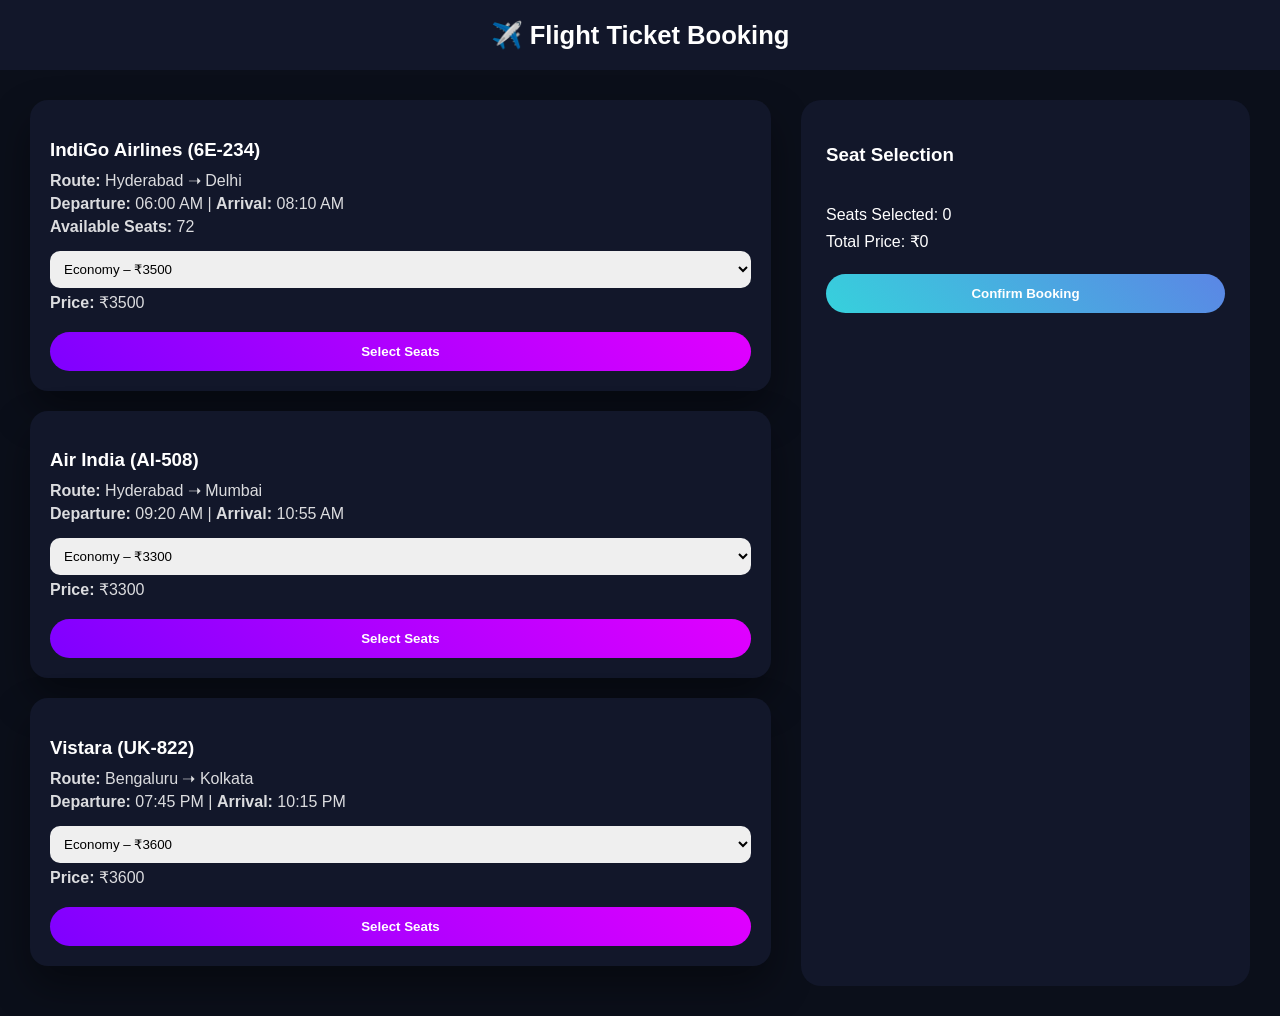
==== flightbooking.html @ 6003af8f "Project" ====
<!DOCTYPE html>
<html lang="en">
<head>
<meta charset="UTF-8">
<title>Flight Booking</title>
<meta name="viewport" content="width=device-width, initial-scale=1.0">

<style>
body{
  margin:0;
  font-family:Poppins, sans-serif;
  background:#0b0f1a;
  color:#fff;
}

.header{
  padding:20px;
  background:#12172a;
  text-align:center;
  font-size:1.6rem;
  font-weight:600;
}

/* MAIN LAYOUT */
.container{
  display:flex;
  gap:30px;
  padding:30px;
}

/* LEFT SIDE */
.flight-list{
  width:65%;
}

.flight-card{
  background:#12172a;
  padding:20px;
  border-radius:18px;
  margin-bottom:20px;
  box-shadow:0 20px 40px rgba(0,0,0,0.4);
}

.flight-card h3{
  margin-bottom:10px;
}

.flight-card p{
  opacity:0.85;
  margin:5px 0;
}

.flight-card select{
  width:100%;
  padding:10px;
  margin-top:10px;
  border-radius:10px;
  border:none;
}

.flight-card button{
  margin-top:15px;
  width:100%;
  padding:12px;
  border:none;
  border-radius:25px;
  background:linear-gradient(45deg,#7f00ff,#e100ff);
  color:#fff;
  font-weight:600;
  cursor:pointer;
}

/* RIGHT SIDE */
.seat-box{
  width:35%;
  background:#12172a;
  padding:25px;
  border-radius:20px;
  position:sticky;
  top:20px;
}

.seats{
  display:grid;
  grid-template-columns:repeat(6,55px);
  gap:10px;
  margin-top:20px;
}

.seat{
  width:55px;
  height:55px;
  background:#1e2542;
  border-radius:6px;
  display:flex;
  align-items:center;
  justify-content:center;
  cursor:pointer;
  font-size:14px;
}

.seat.selected{
  background:#7f00ff;
}

.seat.booked{
  background:#555;
  cursor:not-allowed;
}

/* SUMMARY */
.summary{
  margin-top:20px;
}

.summary p{
  margin:8px 0;
}

.pay-btn{
  margin-top:15px;
  padding:12px;
  width:100%;
  border:none;
  border-radius:25px;
  background:linear-gradient(45deg,#36d1dc,#5b86e5);
  color:#fff;
  font-weight:600;
}
</style>
</head>

<body>

<div class="header">✈️ Flight Ticket Booking</div>

<div class="container">

  <!-- LEFT -->
  <div class="flight-list">

    <div class="flight-card">
      <h3>IndiGo Airlines (6E-234)</h3>
      <p><b>Route:</b> Hyderabad ➝ Delhi</p>
      <p><b>Departure:</b> 06:00 AM | <b>Arrival:</b> 08:10 AM</p>
      <p><b>Available Seats:</b> 72</p>

      <select onchange="updatePrice(this)">
        <option value="3500">Economy – ₹3500</option>
        <option value="6200">Premium Economy – ₹6200</option>
        <option value="9500">Business – ₹9500</option>
      </select>

      <p><b>Price:</b> ₹<span class="price">3500</span></p>
      <button onclick="showSeats('IndiGo 6E-234')">Select Seats</button>
    </div>

    <div class="flight-card">
      <h3>Air India (AI-508)</h3>
      <p><b>Route:</b> Hyderabad ➝ Mumbai</p>
      <p><b>Departure:</b> 09:20 AM | <b>Arrival:</b> 10:55 AM</p>

      <select onchange="updatePrice(this)">
        <option value="3300">Economy – ₹3300</option>
        <option value="5900">Premium Economy – ₹5900</option>
        <option value="8800">Business – ₹8800</option>
      </select>

      <p><b>Price:</b> ₹<span class="price">3300</span></p>
      <button onclick="showSeats('Air India AI-508')">Select Seats</button>
    </div>

    <div class="flight-card">
      <h3>Vistara (UK-822)</h3>
      <p><b>Route:</b> Bengaluru ➝ Kolkata</p>
      <p><b>Departure:</b> 07:45 PM | <b>Arrival:</b> 10:15 PM</p>

      <select onchange="updatePrice(this)">
        <option value="3600">Economy – ₹3600</option>
        <option value="6400">Premium Economy – ₹6400</option>
        <option value="9800">Business – ₹9800</option>
      </select>

      <p><b>Price:</b> ₹<span class="price">3600</span></p>
      <button onclick="showSeats('Vistara UK-822')">Select Seats</button>
    </div>

  </div>

  <!-- RIGHT -->
  <div class="seat-box">
    <h3>Seat Selection</h3>
    <div class="seats" id="seats"></div>

    <div class="summary">
      <p>Seats Selected: <span id="count">0</span></p>
      <p>Total Price: ₹<span id="total">0</span></p>
    </div>

    <button class="pay-btn" onclick="bookFlight()">Confirm Booking</button>
  </div>

</div>

<script>
const seatsDiv = document.getElementById("seats");
const countEl = document.getElementById("count");
const totalEl = document.getElementById("total");

let selectedSeats = [];
let currentSeatPrice = 0;
let selectedFlight = "";

function updatePrice(selectBox){
  currentSeatPrice = parseInt(selectBox.value);
  selectBox.parentElement.querySelector(".price").innerText = currentSeatPrice;
  updateSummary();
}

function showSeats(flight){
  if(currentSeatPrice === 0){
    alert("Select class first");
    return;
  }

  selectedFlight = flight;
  selectedSeats = [];
  seatsDiv.innerHTML = "";

  let rows = ["A","B","C","D","E","F"];
  let seatNo = 1;

  for(let i=1;i<=24;i++){
    let seat = document.createElement("div");
    seat.className = "seat";
    seat.innerText = seatNo + rows[(i-1)%6];

    if(Math.random() < 0.25) seat.classList.add("booked");

    seat.onclick = () => {
      if(seat.classList.contains("booked")) return;
      seat.classList.toggle("selected");

      selectedSeats.includes(seat.innerText)
        ? selectedSeats = selectedSeats.filter(s=>s!==seat.innerText)
        : selectedSeats.push(seat.innerText);

      updateSummary();
    };
    seatsDiv.appendChild(seat);
    if(i % 6 === 0) seatNo++;
  }
}

function updateSummary(){
  countEl.innerText = selectedSeats.length;
  totalEl.innerText = selectedSeats.length * currentSeatPrice;
}

function bookFlight(){
  if(selectedSeats.length === 0){
    alert("Please select at least one seat");
    return;
  }

  localStorage.setItem("serviceType", "Flight");
  localStorage.setItem("name", selectedFlight);
  localStorage.setItem("seats", selectedSeats.join(", "));
  localStorage.setItem("total", selectedSeats.length * currentSeatPrice);

  window.location.href = "payment.html";
}

</script>

</body>
</html>
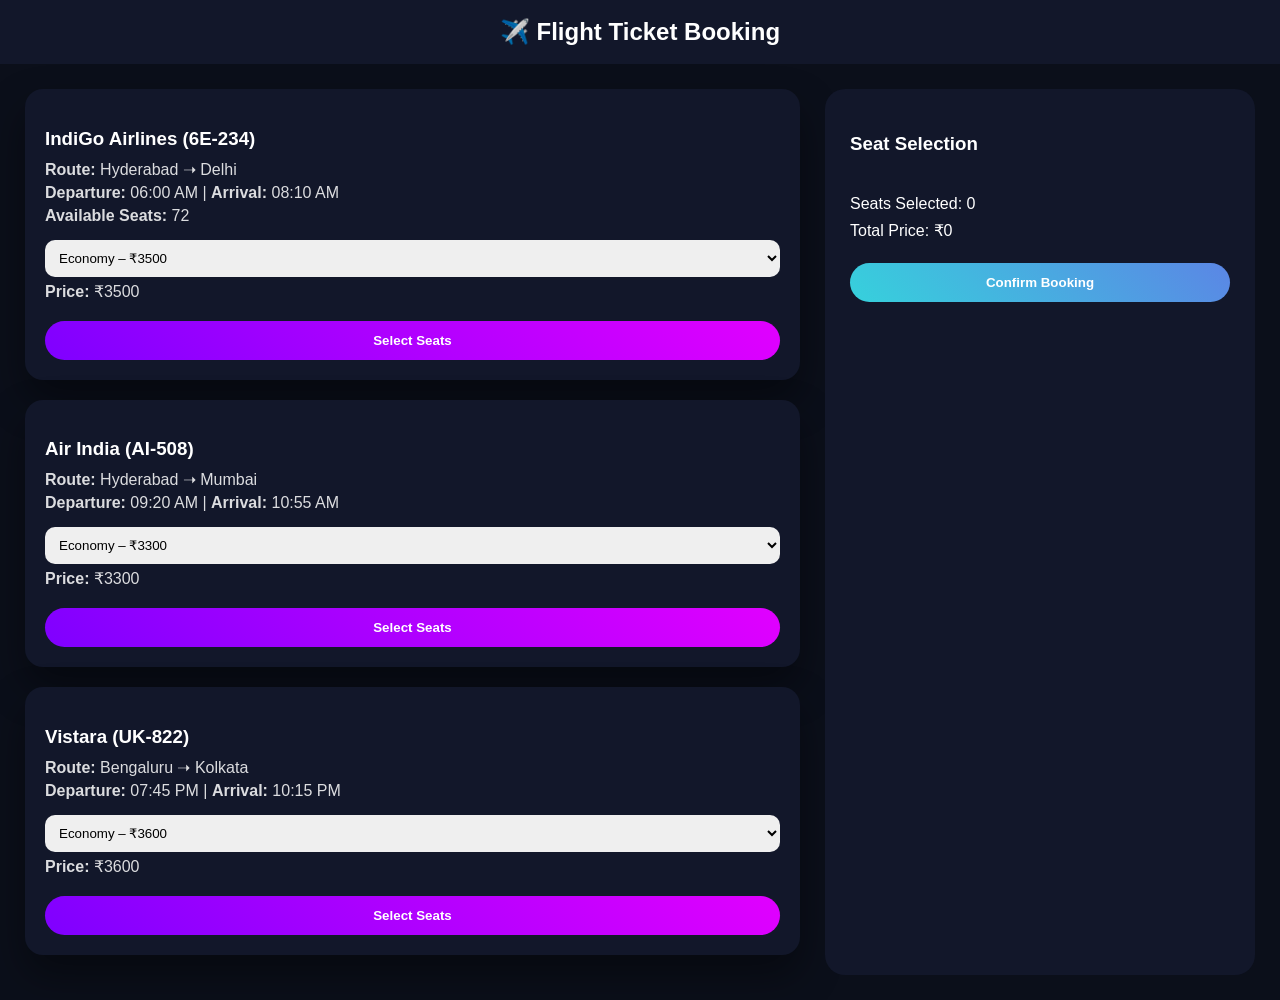
==== commit cdda3939: "project" ====
--- a/flightbooking.html
+++ b/flightbooking.html
@@ -6,127 +6,203 @@
 <meta name="viewport" content="width=device-width, initial-scale=1.0">
 
 <style>
+
+*{
+box-sizing:border-box;
+}
+
 body{
-  margin:0;
-  font-family:Poppins, sans-serif;
-  background:#0b0f1a;
-  color:#fff;
+margin:0;
+font-family:Poppins, sans-serif;
+background:#0b0f1a;
+color:#fff;
 }
 
 .header{
-  padding:20px;
-  background:#12172a;
-  text-align:center;
-  font-size:1.6rem;
-  font-weight:600;
+padding:18px;
+background:#12172a;
+text-align:center;
+font-size:1.5rem;
+font-weight:600;
 }
 
 /* MAIN LAYOUT */
+
 .container{
-  display:flex;
-  gap:30px;
-  padding:30px;
+display:flex;
+gap:25px;
+padding:25px;
 }
 
 /* LEFT SIDE */
+
 .flight-list{
-  width:65%;
+width:65%;
 }
 
 .flight-card{
-  background:#12172a;
-  padding:20px;
-  border-radius:18px;
-  margin-bottom:20px;
-  box-shadow:0 20px 40px rgba(0,0,0,0.4);
+background:#12172a;
+padding:20px;
+border-radius:18px;
+margin-bottom:20px;
+box-shadow:0 20px 40px rgba(0,0,0,0.4);
 }
 
 .flight-card h3{
-  margin-bottom:10px;
+margin-bottom:10px;
 }
 
 .flight-card p{
-  opacity:0.85;
-  margin:5px 0;
+opacity:0.85;
+margin:5px 0;
 }
 
 .flight-card select{
-  width:100%;
-  padding:10px;
-  margin-top:10px;
-  border-radius:10px;
-  border:none;
+width:100%;
+padding:10px;
+margin-top:10px;
+border-radius:10px;
+border:none;
 }
 
 .flight-card button{
-  margin-top:15px;
-  width:100%;
-  padding:12px;
-  border:none;
-  border-radius:25px;
-  background:linear-gradient(45deg,#7f00ff,#e100ff);
-  color:#fff;
-  font-weight:600;
-  cursor:pointer;
+margin-top:15px;
+width:100%;
+padding:12px;
+border:none;
+border-radius:25px;
+background:linear-gradient(45deg,#7f00ff,#e100ff);
+color:#fff;
+font-weight:600;
+cursor:pointer;
 }
 
 /* RIGHT SIDE */
+
 .seat-box{
-  width:35%;
-  background:#12172a;
-  padding:25px;
-  border-radius:20px;
-  position:sticky;
-  top:20px;
-}
+width:35%;
+background:#12172a;
+padding:25px;
+border-radius:20px;
+position:sticky;
+top:20px;
+}
+
+/* SEATS GRID */
 
 .seats{
-  display:grid;
-  grid-template-columns:repeat(6,55px);
-  gap:10px;
-  margin-top:20px;
+display:grid;
+grid-template-columns:repeat(6,55px);
+gap:10px;
+margin-top:20px;
+justify-content:center;
 }
 
 .seat{
-  width:55px;
-  height:55px;
-  background:#1e2542;
-  border-radius:6px;
-  display:flex;
-  align-items:center;
-  justify-content:center;
-  cursor:pointer;
-  font-size:14px;
+width:55px;
+height:55px;
+background:#1e2542;
+border-radius:6px;
+display:flex;
+align-items:center;
+justify-content:center;
+cursor:pointer;
+font-size:14px;
 }
 
 .seat.selected{
-  background:#7f00ff;
+background:#7f00ff;
 }
 
 .seat.booked{
-  background:#555;
-  cursor:not-allowed;
+background:#555;
+cursor:not-allowed;
 }
 
 /* SUMMARY */
+
 .summary{
-  margin-top:20px;
+margin-top:20px;
 }
 
 .summary p{
-  margin:8px 0;
+margin:8px 0;
 }
 
 .pay-btn{
-  margin-top:15px;
-  padding:12px;
-  width:100%;
-  border:none;
-  border-radius:25px;
-  background:linear-gradient(45deg,#36d1dc,#5b86e5);
-  color:#fff;
-  font-weight:600;
-}
+margin-top:15px;
+padding:12px;
+width:100%;
+border:none;
+border-radius:25px;
+background:linear-gradient(45deg,#36d1dc,#5b86e5);
+color:#fff;
+font-weight:600;
+cursor:pointer;
+}
+
+/* -------- TABLET -------- */
+
+@media (max-width:1024px){
+
+.container{
+flex-direction:column;
+}
+
+.flight-list{
+width:100%;
+}
+
+.seat-box{
+width:100%;
+position:relative;
+}
+
+.seats{
+grid-template-columns:repeat(6,50px);
+}
+
+.seat{
+width:50px;
+height:50px;
+}
+
+}
+
+/* -------- MOBILE -------- */
+
+@media (max-width:600px){
+
+.header{
+font-size:1.3rem;
+}
+
+.container{
+padding:15px;
+gap:20px;
+}
+
+.flight-card{
+padding:15px;
+}
+
+.seats{
+grid-template-columns:repeat(4,45px);
+gap:10px;
+}
+
+.seat{
+width:45px;
+height:45px;
+font-size:12px;
+}
+
+.pay-btn{
+padding:11px;
+}
+
+}
+
 </style>
 </head>
 
@@ -136,142 +212,182 @@
 
 <div class="container">
 
-  <!-- LEFT -->
-  <div class="flight-list">
-
-    <div class="flight-card">
-      <h3>IndiGo Airlines (6E-234)</h3>
-      <p><b>Route:</b> Hyderabad ➝ Delhi</p>
-      <p><b>Departure:</b> 06:00 AM | <b>Arrival:</b> 08:10 AM</p>
-      <p><b>Available Seats:</b> 72</p>
-
-      <select onchange="updatePrice(this)">
-        <option value="3500">Economy – ₹3500</option>
-        <option value="6200">Premium Economy – ₹6200</option>
-        <option value="9500">Business – ₹9500</option>
-      </select>
-
-      <p><b>Price:</b> ₹<span class="price">3500</span></p>
-      <button onclick="showSeats('IndiGo 6E-234')">Select Seats</button>
-    </div>
-
-    <div class="flight-card">
-      <h3>Air India (AI-508)</h3>
-      <p><b>Route:</b> Hyderabad ➝ Mumbai</p>
-      <p><b>Departure:</b> 09:20 AM | <b>Arrival:</b> 10:55 AM</p>
-
-      <select onchange="updatePrice(this)">
-        <option value="3300">Economy – ₹3300</option>
-        <option value="5900">Premium Economy – ₹5900</option>
-        <option value="8800">Business – ₹8800</option>
-      </select>
-
-      <p><b>Price:</b> ₹<span class="price">3300</span></p>
-      <button onclick="showSeats('Air India AI-508')">Select Seats</button>
-    </div>
-
-    <div class="flight-card">
-      <h3>Vistara (UK-822)</h3>
-      <p><b>Route:</b> Bengaluru ➝ Kolkata</p>
-      <p><b>Departure:</b> 07:45 PM | <b>Arrival:</b> 10:15 PM</p>
-
-      <select onchange="updatePrice(this)">
-        <option value="3600">Economy – ₹3600</option>
-        <option value="6400">Premium Economy – ₹6400</option>
-        <option value="9800">Business – ₹9800</option>
-      </select>
-
-      <p><b>Price:</b> ₹<span class="price">3600</span></p>
-      <button onclick="showSeats('Vistara UK-822')">Select Seats</button>
-    </div>
-
-  </div>
-
-  <!-- RIGHT -->
-  <div class="seat-box">
-    <h3>Seat Selection</h3>
-    <div class="seats" id="seats"></div>
-
-    <div class="summary">
-      <p>Seats Selected: <span id="count">0</span></p>
-      <p>Total Price: ₹<span id="total">0</span></p>
-    </div>
-
-    <button class="pay-btn" onclick="bookFlight()">Confirm Booking</button>
-  </div>
+<!-- LEFT -->
+
+<div class="flight-list">
+
+<div class="flight-card">
+<h3>IndiGo Airlines (6E-234)</h3>
+<p><b>Route:</b> Hyderabad ➝ Delhi</p>
+<p><b>Departure:</b> 06:00 AM | <b>Arrival:</b> 08:10 AM</p>
+<p><b>Available Seats:</b> 72</p>
+
+<select onchange="updatePrice(this)">
+<option value="3500">Economy – ₹3500</option>
+<option value="6200">Premium Economy – ₹6200</option>
+<option value="9500">Business – ₹9500</option>
+</select>
+
+<p><b>Price:</b> ₹<span class="price">3500</span></p>
+<button onclick="showSeats('IndiGo 6E-234')">Select Seats</button>
+</div>
+
+<div class="flight-card">
+<h3>Air India (AI-508)</h3>
+<p><b>Route:</b> Hyderabad ➝ Mumbai</p>
+<p><b>Departure:</b> 09:20 AM | <b>Arrival:</b> 10:55 AM</p>
+
+<select onchange="updatePrice(this)">
+<option value="3300">Economy – ₹3300</option>
+<option value="5900">Premium Economy – ₹5900</option>
+<option value="8800">Business – ₹8800</option>
+</select>
+
+<p><b>Price:</b> ₹<span class="price">3300</span></p>
+<button onclick="showSeats('Air India AI-508')">Select Seats</button>
+</div>
+
+<div class="flight-card">
+<h3>Vistara (UK-822)</h3>
+<p><b>Route:</b> Bengaluru ➝ Kolkata</p>
+<p><b>Departure:</b> 07:45 PM | <b>Arrival:</b> 10:15 PM</p>
+
+<select onchange="updatePrice(this)">
+<option value="3600">Economy – ₹3600</option>
+<option value="6400">Premium Economy – ₹6400</option>
+<option value="9800">Business – ₹9800</option>
+</select>
+
+<p><b>Price:</b> ₹<span class="price">3600</span></p>
+<button onclick="showSeats('Vistara UK-822')">Select Seats</button>
+</div>
+
+</div>
+
+<!-- RIGHT -->
+
+<div class="seat-box">
+
+<h3>Seat Selection</h3>
+
+<div class="seats" id="seats"></div>
+
+<div class="summary">
+<p>Seats Selected: <span id="count">0</span></p>
+<p>Total Price: ₹<span id="total">0</span></p>
+</div>
+
+<button class="pay-btn" onclick="bookFlight()">Confirm Booking</button>
+
+</div>
 
 </div>
 
 <script>
-const seatsDiv = document.getElementById("seats");
-const countEl = document.getElementById("count");
-const totalEl = document.getElementById("total");
-
-let selectedSeats = [];
-let currentSeatPrice = 0;
-let selectedFlight = "";
+
+const seatsDiv=document.getElementById("seats");
+const countEl=document.getElementById("count");
+const totalEl=document.getElementById("total");
+
+let selectedSeats=[];
+let currentSeatPrice=0;
+let selectedFlight="";
 
 function updatePrice(selectBox){
-  currentSeatPrice = parseInt(selectBox.value);
-  selectBox.parentElement.querySelector(".price").innerText = currentSeatPrice;
-  updateSummary();
+
+currentSeatPrice=parseInt(selectBox.value);
+
+selectBox.parentElement.querySelector(".price").innerText=currentSeatPrice;
+
+updateSummary();
+
 }
 
 function showSeats(flight){
-  if(currentSeatPrice === 0){
-    alert("Select class first");
-    return;
-  }
-
-  selectedFlight = flight;
-  selectedSeats = [];
-  seatsDiv.innerHTML = "";
-
-  let rows = ["A","B","C","D","E","F"];
-  let seatNo = 1;
-
-  for(let i=1;i<=24;i++){
-    let seat = document.createElement("div");
-    seat.className = "seat";
-    seat.innerText = seatNo + rows[(i-1)%6];
-
-    if(Math.random() < 0.25) seat.classList.add("booked");
-
-    seat.onclick = () => {
-      if(seat.classList.contains("booked")) return;
-      seat.classList.toggle("selected");
-
-      selectedSeats.includes(seat.innerText)
-        ? selectedSeats = selectedSeats.filter(s=>s!==seat.innerText)
-        : selectedSeats.push(seat.innerText);
-
-      updateSummary();
-    };
-    seatsDiv.appendChild(seat);
-    if(i % 6 === 0) seatNo++;
-  }
+
+if(currentSeatPrice===0){
+
+alert("Select class first");
+
+return;
+
+}
+
+selectedFlight=flight;
+
+selectedSeats=[];
+
+seatsDiv.innerHTML="";
+
+let rows=["A","B","C","D","E","F"];
+
+let seatNo=1;
+
+for(let i=1;i<=24;i++){
+
+let seat=document.createElement("div");
+
+seat.className="seat";
+
+seat.innerText=seatNo+rows[(i-1)%6];
+
+if(Math.random()<0.25) seat.classList.add("booked");
+
+seat.onclick=()=>{
+
+if(seat.classList.contains("booked")) return;
+
+seat.classList.toggle("selected");
+
+selectedSeats.includes(seat.innerText)
+
+? selectedSeats=selectedSeats.filter(s=>s!==seat.innerText)
+
+: selectedSeats.push(seat.innerText);
+
+updateSummary();
+
+};
+
+seatsDiv.appendChild(seat);
+
+if(i%6===0) seatNo++;
+
+}
+
 }
 
 function updateSummary(){
-  countEl.innerText = selectedSeats.length;
-  totalEl.innerText = selectedSeats.length * currentSeatPrice;
+
+countEl.innerText=selectedSeats.length;
+
+totalEl.innerText=selectedSeats.length*currentSeatPrice;
+
 }
 
 function bookFlight(){
-  if(selectedSeats.length === 0){
-    alert("Please select at least one seat");
-    return;
-  }
-
-  localStorage.setItem("serviceType", "Flight");
-  localStorage.setItem("name", selectedFlight);
-  localStorage.setItem("seats", selectedSeats.join(", "));
-  localStorage.setItem("total", selectedSeats.length * currentSeatPrice);
-
-  window.location.href = "payment.html";
+
+if(selectedSeats.length===0){
+
+alert("Please select at least one seat");
+
+return;
+
+}
+
+localStorage.setItem("serviceType","Flight");
+
+localStorage.setItem("name",selectedFlight);
+
+localStorage.setItem("seats",selectedSeats.join(", "));
+
+localStorage.setItem("total",selectedSeats.length*currentSeatPrice);
+
+window.location.href="payment.html";
+
 }
 
 </script>
 
 </body>
-</html>
+</html>
